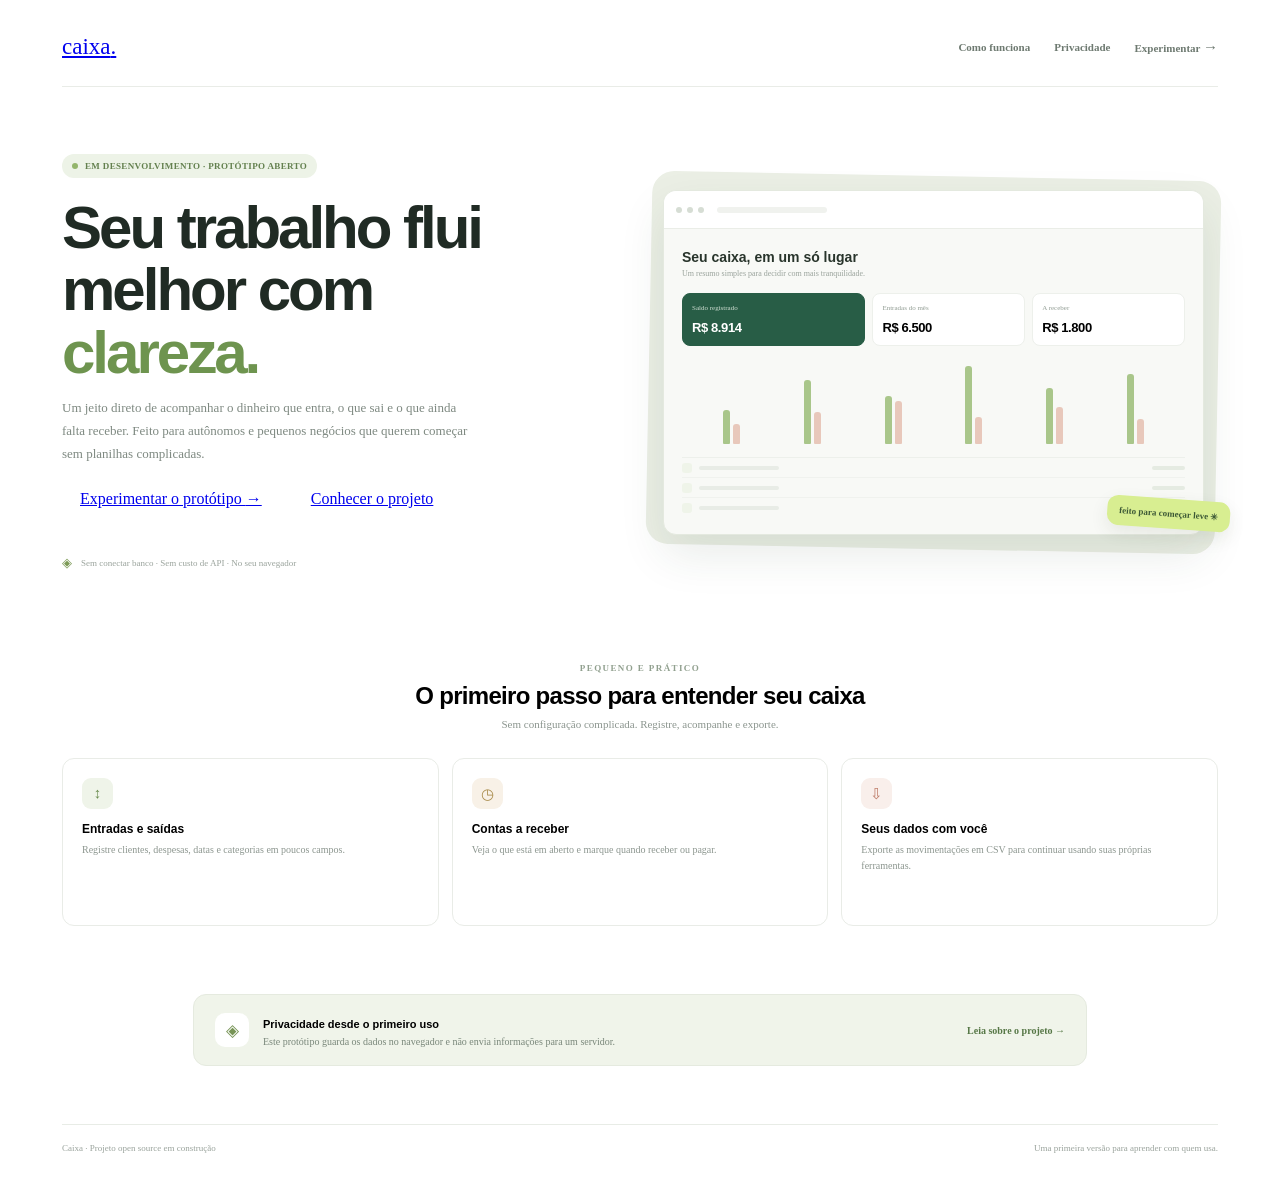
==== index.html @ fc8605dc "Add index.html" ====
<!doctype html>
<html lang="pt-BR">
  <head>
    <meta charset="UTF-8" />
    <meta name="viewport" content="width=device-width, initial-scale=1.0" />
    <meta name="theme-color" content="#f6f7f4" />
    <meta name="description" content="Uma forma simples de acompanhar o caixa do seu negócio, sem conectar sua conta bancária." />
    <title>Caixa — clareza para o seu negócio</title>
    <link rel="stylesheet" href="styles.css" />
    <style>
      .landing{max-width:1180px;margin:0 auto;padding:0 54px}.landing-nav{height:78px;display:flex;align-items:center;justify-content:space-between;border-bottom:1px solid #e9ece7}.landing-nav .brand{padding:0}.landing-links{display:flex;align-items:center;gap:24px}.landing-links a{color:#6e7a71;text-decoration:none;font-size:11px;font-weight:600}.landing-hero{display:grid;grid-template-columns:1fr 1.05fr;align-items:center;gap:45px;padding:67px 0 47px}.landing-kicker{display:inline-flex;align-items:center;gap:7px;background:#edf3e7;color:#63804e;border-radius:20px;padding:7px 10px;font-size:9px;font-weight:700;letter-spacing:.35px}.landing-kicker i{width:6px;height:6px;border-radius:50%;background:#93b56b}.landing-copy h1{max-width:490px;margin:19px 0 13px;font:800 clamp(38px,5vw,60px)/1.04 Manrope,sans-serif;letter-spacing:-3px;color:#202b24}.landing-copy h1 em{font-style:normal;color:#6e944f}.landing-copy>p{max-width:410px;color:#7e8981;font-size:13px;line-height:1.75;margin:0}.landing-buttons{display:flex;align-items:center;gap:13px;margin-top:25px}.landing-buttons .button{min-height:43px;padding:0 18px}.landing-meta{display:flex;align-items:center;gap:9px;margin-top:22px;color:#9aa39c;font-size:9px}.landing-meta span{color:#7c9a56;font-size:13px}.hero-preview{position:relative;background:#ebefe5;border-radius:22px;padding:14px;transform:rotate(1.1deg)}.preview-window{overflow:hidden;border:1px solid #e4e9df;border-radius:13px;background:#f8f9f6;box-shadow:0 20px 45px #2945311a;transform:rotate(-1.1deg)}.preview-top{height:37px;display:flex;align-items:center;gap:5px;padding:0 12px;border-bottom:1px solid #eaede7;background:#fff}.preview-dot{height:6px;width:6px;border-radius:50%;background:#d6ddd4}.preview-address{margin-left:8px;width:110px;height:6px;border-radius:5px;background:#f0f2ee}.preview-body{padding:20px 18px 17px}.preview-title{font:700 14px Manrope,sans-serif;color:#28342b}.preview-subtitle{font-size:8px;color:#9aa39c;margin-top:4px}.preview-cards{display:grid;grid-template-columns:1.2fr 1fr 1fr;gap:7px;margin-top:15px}.preview-card{padding:10px 9px;border:1px solid #edf0eb;border-radius:8px;background:white}.preview-card:first-child{background:#285d46;color:white;border-color:#285d46}.preview-card small{display:block;font-size:7px;color:#929d94}.preview-card:first-child small{color:#d0dfd3}.preview-card strong{display:block;margin-top:8px;font:700 13px Manrope,sans-serif;letter-spacing:-.4px}.preview-chart{height:85px;display:flex;align-items:flex-end;justify-content:space-around;margin-top:13px;padding:0 9px 13px;border-bottom:1px solid #edf0eb}.preview-month{height:100%;display:flex;align-items:flex-end;gap:3px}.preview-month i{width:7px;border-radius:3px 3px 1px 1px;background:#a9c68a}.preview-month i:nth-child(2){background:#e8c8bb}.preview-month:nth-child(1) i:first-child{height:40%}.preview-month:nth-child(1) i:nth-child(2){height:24%}.preview-month:nth-child(2) i:first-child{height:75%}.preview-month:nth-child(2) i:nth-child(2){height:38%}.preview-month:nth-child(3) i:first-child{height:57%}.preview-month:nth-child(3) i:nth-child(2){height:51%}.preview-month:nth-child(4) i:first-child{height:92%}.preview-month:nth-child(4) i:nth-child(2){height:32%}.preview-month:nth-child(5) i:first-child{height:66%}.preview-month:nth-child(5) i:nth-child(2){height:43%}.preview-month:nth-child(6) i:first-child{height:82%}.preview-month:nth-child(6) i:nth-child(2){height:30%}.preview-row{height:19px;border-bottom:1px solid #f0f2ee;display:flex;align-items:center;gap:7px}.preview-row:last-child{border:0}.preview-row i{height:10px;width:10px;border-radius:3px;background:#eff4e9}.preview-row:nth-child(2) i{background:#fbefeb}.preview-row span{height:4px;width:80px;border-radius:4px;background:#e8ece6}.preview-row b{margin-left:auto;height:4px;width:33px;border-radius:4px;background:#e5ebe2}.hero-sticker{position:absolute;right:-15px;bottom:25px;background:#d8ee91;color:#3d5936;border-radius:11px;padding:10px 12px;box-shadow:0 7px 18px #32472517;font-size:9px;font-weight:700;transform:rotate(3deg)}.landing-section{padding:36px 0 68px}.section-eyebrow{text-align:center;color:#91a08f;font-size:9px;letter-spacing:1.4px;font-weight:700}.landing-section h2{text-align:center;margin:9px 0 8px;font:700 24px Manrope,sans-serif;letter-spacing:-.7px}.section-intro{text-align:center;color:#8b958e;font-size:11px;margin:0}.feature-grid{display:grid;grid-template-columns:repeat(3,1fr);gap:13px;margin-top:28px}.feature-card{background:#fff;border:1px solid #e9ece7;border-radius:12px;padding:19px;min-height:128px}.feature-icon{height:31px;width:31px;display:grid;place-items:center;background:#eff4e9;color:#6a8c4f;border-radius:9px;font-size:15px}.feature-card:nth-child(2) .feature-icon{background:#f8f1e7;color:#a98c4c}.feature-card:nth-child(3) .feature-icon{background:#f9efeb;color:#bd7a66}.feature-card h3{font:700 12px Manrope,sans-serif;margin:13px 0 6px}.feature-card p{color:#8c968f;font-size:10px;line-height:1.55;margin:0}.landing-privacy{margin:0 auto 58px;max-width:850px;border:1px solid #e5eadf;border-radius:13px;background:#f0f4ea;padding:18px 21px;display:flex;align-items:center;gap:14px}.landing-privacy>span{width:34px;height:34px;border-radius:10px;background:#fff;display:grid;place-items:center;color:#779456;font-size:17px}.landing-privacy strong{font:700 11px Manrope,sans-serif}.landing-privacy p{color:#79877a;font-size:10px;margin:4px 0 0}.landing-privacy a{margin-left:auto;white-space:nowrap;color:#567746;font-size:10px;font-weight:700;text-decoration:none}.landing-footer{border-top:1px solid #e8ece6;padding:18px 0 25px;display:flex;justify-content:space-between;color:#9aa39c;font-size:9px}.landing-footer a{color:#74846a;text-decoration:none}.landing .brand{font-size:23px}.landing .brand-mark{width:23px;height:23px}.landing-cta-arrow{font-size:15px}
      @media(max-width:900px){.landing{padding:0 28px}.landing-hero{gap:25px;padding:55px 0 37px}.landing-copy h1{font-size:48px}.preview-card strong{font-size:11px}}
      @media(max-width:680px){.landing{padding:0 17px}.landing-nav{height:65px}.landing-links{gap:13px}.landing-links a{font-size:10px}.landing-hero{grid-template-columns:1fr;padding:43px 0 26px}.landing-copy h1{font-size:45px;letter-spacing:-2.3px}.landing-copy>p{font-size:12px}.hero-preview{max-width:510px;width:100%;margin:0 auto}.landing-section{padding:28px 0 44px}.landing-section h2{font-size:21px}.feature-grid{grid-template-columns:1fr;gap:8px;margin-top:20px}.feature-card{min-height:auto;padding:15px;display:grid;grid-template-columns:33px 1fr;column-gap:11px;align-items:center}.feature-icon{grid-row:span 2}.feature-card h3{margin:0 0 4px}.feature-card p{grid-column:2}.landing-privacy{margin-bottom:38px;padding:15px;align-items:flex-start}.landing-privacy a{display:none}.landing-footer{gap:12px}.landing-footer span:last-child{text-align:right}}
      @media(max-width:390px){.landing{padding:0 12px}.landing-links{gap:9px}.landing-links a{font-size:9px}.landing-copy h1{font-size:39px}.landing-buttons .button{padding:0 12px;font-size:10px}.preview-body{padding:15px 12px}.preview-card{padding:8px 6px}.preview-card strong{font-size:10px}}
    </style>
  </head>
  <body>
    <main class="landing">
      <nav class="landing-nav" aria-label="Navegação">
        <a class="brand" href="#inicio" aria-label="Caixa, início"><span class="brand-mark"><span></span><span></span><span></span></span><span>caixa<span class="brand-dot">.</span></span></a>
        <div class="landing-links"><a href="#como-funciona">Como funciona</a><a href="#privacidade">Privacidade</a><a class="button button-primary" href="app.html">Experimentar <span class="landing-cta-arrow">→</span></a></div>
      </nav>
      <section class="landing-hero" id="inicio">
        <div class="landing-copy">
          <span class="landing-kicker"><i></i> EM DESENVOLVIMENTO · PROTÓTIPO ABERTO</span>
          <h1>Seu trabalho flui melhor com <em>clareza.</em></h1>
          <p>Um jeito direto de acompanhar o dinheiro que entra, o que sai e o que ainda falta receber. Feito para autônomos e pequenos negócios que querem começar sem planilhas complicadas.</p>
          <div class="landing-buttons"><a class="button button-primary" href="app.html">Experimentar o protótipo <span>→</span></a><a class="button button-secondary" href="#como-funciona">Conhecer o projeto</a></div>
          <div class="landing-meta"><span>◈</span> Sem conectar banco · Sem custo de API · No seu navegador</div>
        </div>
        <div class="hero-preview" aria-label="Prévia ilustrativa do painel Caixa">
          <div class="preview-window"><div class="preview-top"><i class="preview-dot"></i><i class="preview-dot"></i><i class="preview-dot"></i><i class="preview-address"></i></div><div class="preview-body"><div class="preview-title">Seu caixa, em um só lugar</div><div class="preview-subtitle">Um resumo simples para decidir com mais tranquilidade.</div><div class="preview-cards"><div class="preview-card"><small>Saldo registrado</small><strong>R$ 8.914</strong></div><div class="preview-card"><small>Entradas do mês</small><strong>R$ 6.500</strong></div><div class="preview-card"><small>A receber</small><strong>R$ 1.800</strong></div></div><div class="preview-chart"><div class="preview-month"><i></i><i></i></div><div class="preview-month"><i></i><i></i></div><div class="preview-month"><i></i><i></i></div><div class="preview-month"><i></i><i></i></div><div class="preview-month"><i></i><i></i></div><div class="preview-month"><i></i><i></i></div></div><div class="preview-row"><i></i><span></span><b></b></div><div class="preview-row"><i></i><span></span><b></b></div><div class="preview-row"><i></i><span></span><b></b></div></div></div>
          <div class="hero-sticker">feito para começar leve ✳</div>
        </div>
      </section>
      <section class="landing-section" id="como-funciona"><p class="section-eyebrow">PEQUENO E PRÁTICO</p><h2>O primeiro passo para entender seu caixa</h2><p class="section-intro">Sem configuração complicada. Registre, acompanhe e exporte.</p><div class="feature-grid"><article class="feature-card"><span class="feature-icon">↕</span><h3>Entradas e saídas</h3><p>Registre clientes, despesas, datas e categorias em poucos campos.</p></article><article class="feature-card"><span class="feature-icon">◷</span><h3>Contas a receber</h3><p>Veja o que está em aberto e marque quando receber ou pagar.</p></article><article class="feature-card"><span class="feature-icon">⇩</span><h3>Seus dados com você</h3><p>Exporte as movimentações em CSV para continuar usando suas próprias ferramentas.</p></article></div></section>
      <section class="landing-privacy" id="privacidade"><span>◈</span><div><strong>Privacidade desde o primeiro uso</strong><p>Este protótipo guarda os dados no navegador e não envia informações para um servidor.</p></div><a href="README.md">Leia sobre o projeto →</a></section>
      <footer class="landing-footer"><span>Caixa · Projeto open source em construção</span><span>Uma primeira versão para aprender com quem usa.</span></footer>
    </main>
  </body>
</html>
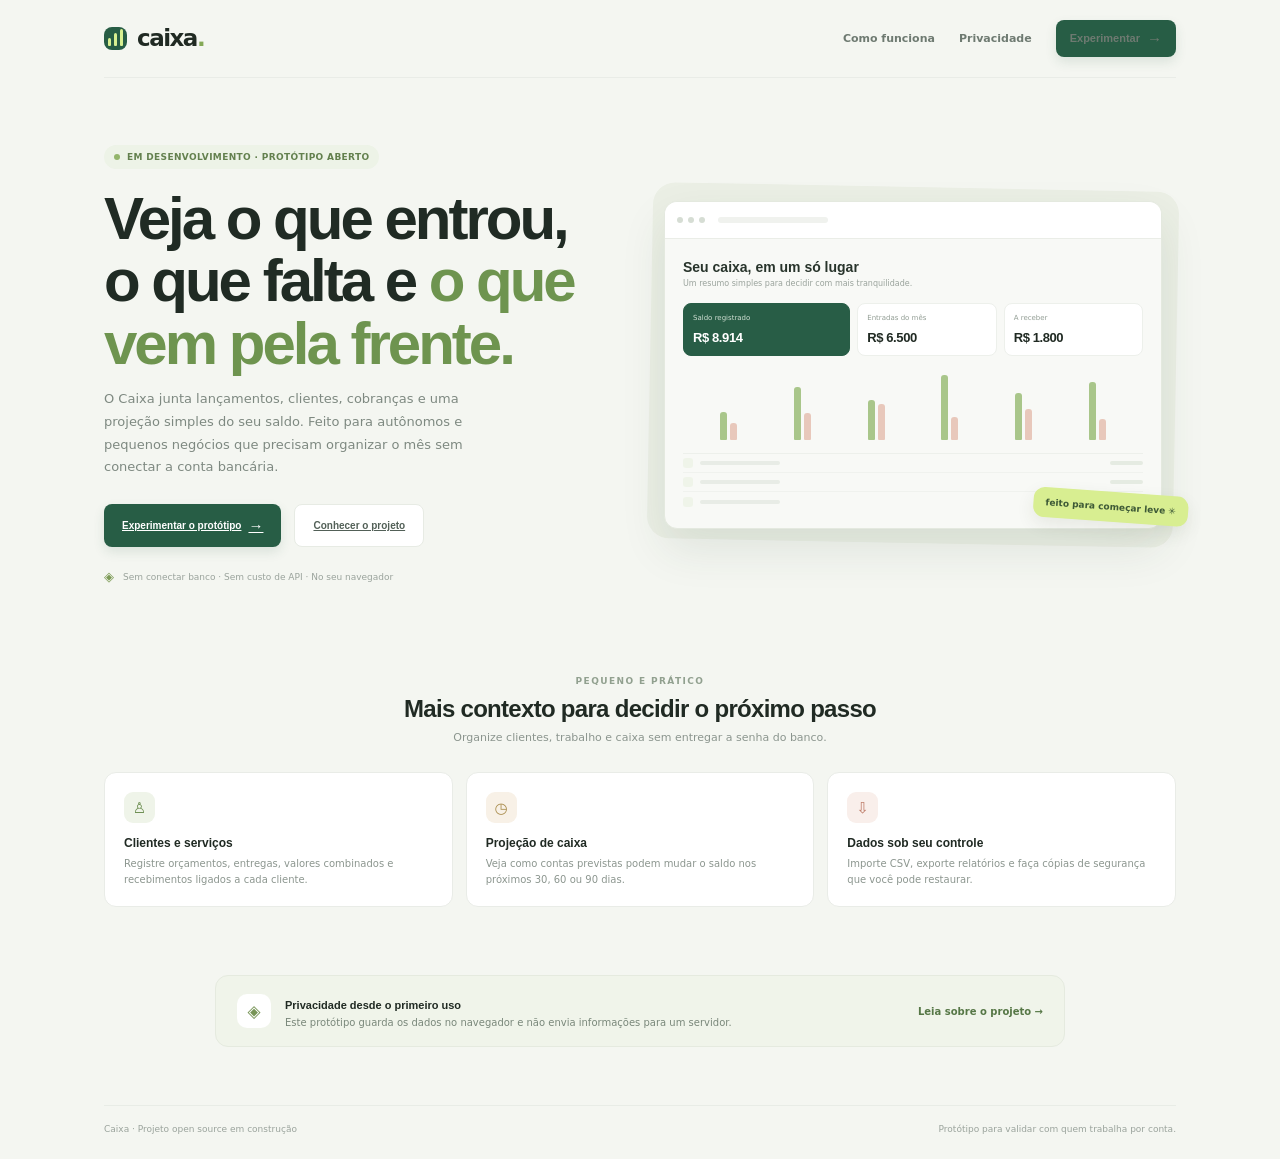
==== commit bf23c9d0: "Expand Caixa into a client and service cashflow workspace" ====
--- a/index.html
+++ b/index.html
@@ -4,9 +4,10 @@
     <meta charset="UTF-8" />
     <meta name="viewport" content="width=device-width, initial-scale=1.0" />
     <meta name="theme-color" content="#f6f7f4" />
-    <meta name="description" content="Uma forma simples de acompanhar o caixa do seu negócio, sem conectar sua conta bancária." />
-    <title>Caixa — clareza para o seu negócio</title>
+    <meta name="description" content="Organize clientes, recebimentos, despesas e projeções de caixa sem conectar sua conta bancária." />
+    <title>Caixa — clareza para quem trabalha por conta</title>
     <link rel="stylesheet" href="styles.css" />
+    <link rel="stylesheet" href="landing.css" />
     <style>
       .landing{max-width:1180px;margin:0 auto;padding:0 54px}.landing-nav{height:78px;display:flex;align-items:center;justify-content:space-between;border-bottom:1px solid #e9ece7}.landing-nav .brand{padding:0}.landing-links{display:flex;align-items:center;gap:24px}.landing-links a{color:#6e7a71;text-decoration:none;font-size:11px;font-weight:600}.landing-hero{display:grid;grid-template-columns:1fr 1.05fr;align-items:center;gap:45px;padding:67px 0 47px}.landing-kicker{display:inline-flex;align-items:center;gap:7px;background:#edf3e7;color:#63804e;border-radius:20px;padding:7px 10px;font-size:9px;font-weight:700;letter-spacing:.35px}.landing-kicker i{width:6px;height:6px;border-radius:50%;background:#93b56b}.landing-copy h1{max-width:490px;margin:19px 0 13px;font:800 clamp(38px,5vw,60px)/1.04 Manrope,sans-serif;letter-spacing:-3px;color:#202b24}.landing-copy h1 em{font-style:normal;color:#6e944f}.landing-copy>p{max-width:410px;color:#7e8981;font-size:13px;line-height:1.75;margin:0}.landing-buttons{display:flex;align-items:center;gap:13px;margin-top:25px}.landing-buttons .button{min-height:43px;padding:0 18px}.landing-meta{display:flex;align-items:center;gap:9px;margin-top:22px;color:#9aa39c;font-size:9px}.landing-meta span{color:#7c9a56;font-size:13px}.hero-preview{position:relative;background:#ebefe5;border-radius:22px;padding:14px;transform:rotate(1.1deg)}.preview-window{overflow:hidden;border:1px solid #e4e9df;border-radius:13px;background:#f8f9f6;box-shadow:0 20px 45px #2945311a;transform:rotate(-1.1deg)}.preview-top{height:37px;display:flex;align-items:center;gap:5px;padding:0 12px;border-bottom:1px solid #eaede7;background:#fff}.preview-dot{height:6px;width:6px;border-radius:50%;background:#d6ddd4}.preview-address{margin-left:8px;width:110px;height:6px;border-radius:5px;background:#f0f2ee}.preview-body{padding:20px 18px 17px}.preview-title{font:700 14px Manrope,sans-serif;color:#28342b}.preview-subtitle{font-size:8px;color:#9aa39c;margin-top:4px}.preview-cards{display:grid;grid-template-columns:1.2fr 1fr 1fr;gap:7px;margin-top:15px}.preview-card{padding:10px 9px;border:1px solid #edf0eb;border-radius:8px;background:white}.preview-card:first-child{background:#285d46;color:white;border-color:#285d46}.preview-card small{display:block;font-size:7px;color:#929d94}.preview-card:first-child small{color:#d0dfd3}.preview-card strong{display:block;margin-top:8px;font:700 13px Manrope,sans-serif;letter-spacing:-.4px}.preview-chart{height:85px;display:flex;align-items:flex-end;justify-content:space-around;margin-top:13px;padding:0 9px 13px;border-bottom:1px solid #edf0eb}.preview-month{height:100%;display:flex;align-items:flex-end;gap:3px}.preview-month i{width:7px;border-radius:3px 3px 1px 1px;background:#a9c68a}.preview-month i:nth-child(2){background:#e8c8bb}.preview-month:nth-child(1) i:first-child{height:40%}.preview-month:nth-child(1) i:nth-child(2){height:24%}.preview-month:nth-child(2) i:first-child{height:75%}.preview-month:nth-child(2) i:nth-child(2){height:38%}.preview-month:nth-child(3) i:first-child{height:57%}.preview-month:nth-child(3) i:nth-child(2){height:51%}.preview-month:nth-child(4) i:first-child{height:92%}.preview-month:nth-child(4) i:nth-child(2){height:32%}.preview-month:nth-child(5) i:first-child{height:66%}.preview-month:nth-child(5) i:nth-child(2){height:43%}.preview-month:nth-child(6) i:first-child{height:82%}.preview-month:nth-child(6) i:nth-child(2){height:30%}.preview-row{height:19px;border-bottom:1px solid #f0f2ee;display:flex;align-items:center;gap:7px}.preview-row:last-child{border:0}.preview-row i{height:10px;width:10px;border-radius:3px;background:#eff4e9}.preview-row:nth-child(2) i{background:#fbefeb}.preview-row span{height:4px;width:80px;border-radius:4px;background:#e8ece6}.preview-row b{margin-left:auto;height:4px;width:33px;border-radius:4px;background:#e5ebe2}.hero-sticker{position:absolute;right:-15px;bottom:25px;background:#d8ee91;color:#3d5936;border-radius:11px;padding:10px 12px;box-shadow:0 7px 18px #32472517;font-size:9px;font-weight:700;transform:rotate(3deg)}.landing-section{padding:36px 0 68px}.section-eyebrow{text-align:center;color:#91a08f;font-size:9px;letter-spacing:1.4px;font-weight:700}.landing-section h2{text-align:center;margin:9px 0 8px;font:700 24px Manrope,sans-serif;letter-spacing:-.7px}.section-intro{text-align:center;color:#8b958e;font-size:11px;margin:0}.feature-grid{display:grid;grid-template-columns:repeat(3,1fr);gap:13px;margin-top:28px}.feature-card{background:#fff;border:1px solid #e9ece7;border-radius:12px;padding:19px;min-height:128px}.feature-icon{height:31px;width:31px;display:grid;place-items:center;background:#eff4e9;color:#6a8c4f;border-radius:9px;font-size:15px}.feature-card:nth-child(2) .feature-icon{background:#f8f1e7;color:#a98c4c}.feature-card:nth-child(3) .feature-icon{background:#f9efeb;color:#bd7a66}.feature-card h3{font:700 12px Manrope,sans-serif;margin:13px 0 6px}.feature-card p{color:#8c968f;font-size:10px;line-height:1.55;margin:0}.landing-privacy{margin:0 auto 58px;max-width:850px;border:1px solid #e5eadf;border-radius:13px;background:#f0f4ea;padding:18px 21px;display:flex;align-items:center;gap:14px}.landing-privacy>span{width:34px;height:34px;border-radius:10px;background:#fff;display:grid;place-items:center;color:#779456;font-size:17px}.landing-privacy strong{font:700 11px Manrope,sans-serif}.landing-privacy p{color:#79877a;font-size:10px;margin:4px 0 0}.landing-privacy a{margin-left:auto;white-space:nowrap;color:#567746;font-size:10px;font-weight:700;text-decoration:none}.landing-footer{border-top:1px solid #e8ece6;padding:18px 0 25px;display:flex;justify-content:space-between;color:#9aa39c;font-size:9px}.landing-footer a{color:#74846a;text-decoration:none}.landing .brand{font-size:23px}.landing .brand-mark{width:23px;height:23px}.landing-cta-arrow{font-size:15px}
       @media(max-width:900px){.landing{padding:0 28px}.landing-hero{gap:25px;padding:55px 0 37px}.landing-copy h1{font-size:48px}.preview-card strong{font-size:11px}}
@@ -17,14 +18,14 @@
   <body>
     <main class="landing">
       <nav class="landing-nav" aria-label="Navegação">
-        <a class="brand" href="#inicio" aria-label="Caixa, início"><span class="brand-mark"><span></span><span></span><span></span></span><span>caixa<span class="brand-dot">.</span></span></a>
+        <a class="brand" href="#inicio" aria-label="Caixa, início"><span class="brand-mark"><i></i><i></i><i></i></span><span>caixa<span class="brand-dot">.</span></span></a>
         <div class="landing-links"><a href="#como-funciona">Como funciona</a><a href="#privacidade">Privacidade</a><a class="button button-primary" href="app.html">Experimentar <span class="landing-cta-arrow">→</span></a></div>
       </nav>
       <section class="landing-hero" id="inicio">
         <div class="landing-copy">
           <span class="landing-kicker"><i></i> EM DESENVOLVIMENTO · PROTÓTIPO ABERTO</span>
-          <h1>Seu trabalho flui melhor com <em>clareza.</em></h1>
-          <p>Um jeito direto de acompanhar o dinheiro que entra, o que sai e o que ainda falta receber. Feito para autônomos e pequenos negócios que querem começar sem planilhas complicadas.</p>
+          <h1>Veja o que entrou, o que falta e <em>o que vem pela frente.</em></h1>
+          <p>O Caixa junta lançamentos, clientes, cobranças e uma projeção simples do seu saldo. Feito para autônomos e pequenos negócios que precisam organizar o mês sem conectar a conta bancária.</p>
           <div class="landing-buttons"><a class="button button-primary" href="app.html">Experimentar o protótipo <span>→</span></a><a class="button button-secondary" href="#como-funciona">Conhecer o projeto</a></div>
           <div class="landing-meta"><span>◈</span> Sem conectar banco · Sem custo de API · No seu navegador</div>
         </div>
@@ -33,9 +34,9 @@
           <div class="hero-sticker">feito para começar leve ✳</div>
         </div>
       </section>
-      <section class="landing-section" id="como-funciona"><p class="section-eyebrow">PEQUENO E PRÁTICO</p><h2>O primeiro passo para entender seu caixa</h2><p class="section-intro">Sem configuração complicada. Registre, acompanhe e exporte.</p><div class="feature-grid"><article class="feature-card"><span class="feature-icon">↕</span><h3>Entradas e saídas</h3><p>Registre clientes, despesas, datas e categorias em poucos campos.</p></article><article class="feature-card"><span class="feature-icon">◷</span><h3>Contas a receber</h3><p>Veja o que está em aberto e marque quando receber ou pagar.</p></article><article class="feature-card"><span class="feature-icon">⇩</span><h3>Seus dados com você</h3><p>Exporte as movimentações em CSV para continuar usando suas próprias ferramentas.</p></article></div></section>
+      <section class="landing-section" id="como-funciona"><p class="section-eyebrow">PEQUENO E PRÁTICO</p><h2>Mais contexto para decidir o próximo passo</h2><p class="section-intro">Organize clientes, trabalho e caixa sem entregar a senha do banco.</p><div class="feature-grid"><article class="feature-card"><span class="feature-icon">♙</span><h3>Clientes e serviços</h3><p>Registre orçamentos, entregas, valores combinados e recebimentos ligados a cada cliente.</p></article><article class="feature-card"><span class="feature-icon">◷</span><h3>Projeção de caixa</h3><p>Veja como contas previstas podem mudar o saldo nos próximos 30, 60 ou 90 dias.</p></article><article class="feature-card"><span class="feature-icon">⇩</span><h3>Dados sob seu controle</h3><p>Importe CSV, exporte relatórios e faça cópias de segurança que você pode restaurar.</p></article></div></section>
       <section class="landing-privacy" id="privacidade"><span>◈</span><div><strong>Privacidade desde o primeiro uso</strong><p>Este protótipo guarda os dados no navegador e não envia informações para um servidor.</p></div><a href="README.md">Leia sobre o projeto →</a></section>
-      <footer class="landing-footer"><span>Caixa · Projeto open source em construção</span><span>Uma primeira versão para aprender com quem usa.</span></footer>
+      <footer class="landing-footer"><span>Caixa · Projeto open source em construção</span><span>Protótipo para validar com quem trabalha por conta.</span></footer>
     </main>
   </body>
 </html>
--- a/styles.css
+++ b/styles.css
@@ -0,0 +1,5 @@
+:root{font-family:"DM Sans",Inter,ui-sans-serif,system-ui,-apple-system,"Segoe UI",sans-serif;color:#202a23;background:#f4f6f1;font-synthesis:none;text-rendering:optimizeLegibility;--ink:#202a23;--muted:#849087;--line:#e7ebe4;--green:#275d45;--green-dark:#1d4935;--lime:#d7ef8b;--paper:#fff;--soft:#f8f9f6;--red:#bd6955;--amber:#a88443;--shadow:0 10px 30px rgba(36,54,43,.045)}*{box-sizing:border-box}body{margin:0;min-width:320px}button,input,select,textarea{font:inherit}button{cursor:pointer}.app-shell{min-height:100vh}.sidebar{position:fixed;inset:0 auto 0 0;width:238px;background:#fff;border-right:1px solid var(--line);display:flex;flex-direction:column;padding:27px 16px 17px;z-index:5}.brand{display:flex;align-items:center;gap:10px;text-decoration:none;color:var(--ink);font:800 25px/1 ui-sans-serif,system-ui,sans-serif;letter-spacing:-1.5px;padding:0 10px}.brand-dot{color:#84a957}.brand-mark{width:25px;height:25px;display:flex;align-items:end;gap:3px;padding:4px;border-radius:8px;background:var(--green)}.brand-mark i{display:block;background:#d8f091;border-radius:3px 3px 2px 2px;width:4px}.brand-mark i:nth-child(1){height:8px}.brand-mark i:nth-child(2){height:13px}.brand-mark i:nth-child(3){height:17px}.workspace-label{margin:48px 10px 13px;font-size:9px;font-weight:700;letter-spacing:1.3px;color:#a0a9a1}.main-nav{display:grid;gap:4px}.nav-item{display:flex;align-items:center;gap:11px;padding:10px 11px;border-radius:9px;text-decoration:none;color:#758078;font-size:12px;font-weight:600;transition:.16s}.nav-item:hover{background:#f7f8f5;color:var(--ink)}.nav-item.active{background:#eef4e9;color:var(--green)}.nav-icon{width:19px;text-align:center;font-size:17px;line-height:17px;font-weight:400}.sidebar-bottom{margin-top:auto}.privacy-card{display:flex;align-items:flex-start;gap:9px;padding:12px 10px;margin:0 3px 13px;background:#f7f8f4;border:1px solid #edf0e9;border-radius:10px}.privacy-icon{color:#7e9a57;font-size:17px}.privacy-card strong{display:block;font-size:10px}.privacy-card p{margin:4px 0 0;color:#89938b;font-size:9px;line-height:1.4}.profile-button{display:flex;align-items:center;width:100%;border:0;background:transparent;padding:9px 7px;gap:9px;text-align:left;color:var(--ink)}.avatar{display:grid;place-items:center;width:32px;height:32px;border-radius:50%;background:#e7efda;color:var(--green);font-size:11px;font-weight:700}.profile-copy{display:grid;gap:2px}.profile-copy strong{font-size:10px}.profile-copy small{color:#98a19a;font-size:9px}.profile-menu{margin-left:auto;color:#909991;font-weight:700;letter-spacing:2px}.main-content{margin-left:238px;max-width:1700px;padding:0 48px 25px}.topbar{height:73px;display:flex;align-items:center;justify-content:space-between;border-bottom:1px solid #e9ece7}.breadcrumb{display:flex;align-items:center;gap:9px;color:#97a098;font-size:10px}.breadcrumb strong{color:#334039;font-weight:600}.crumb-slash{color:#c6ccc5}.top-actions{display:flex;align-items:center;gap:9px}.icon-button,.mobile-menu{height:34px;width:34px;display:grid;place-items:center;border:1px solid var(--line);background:#fff;border-radius:8px;color:#536159;font-size:16px}.mobile-menu{display:none}.button{border:0;border-radius:8px;min-height:37px;padding:0 14px;display:inline-flex;align-items:center;justify-content:center;gap:7px;font:600 10px/1 "DM Sans",sans-serif;white-space:nowrap;transition:transform .15s,background .15s,box-shadow .15s}.button:hover{transform:translateY(-1px)}.button-primary{background:var(--green);color:white;box-shadow:0 5px 12px rgba(39,92,69,.12)}.button-primary:hover{background:var(--green-dark)}.button-primary span{font-size:15px;font-weight:400}.button-secondary{background:#fff;border:1px solid var(--line);color:#526057}.button-secondary:hover{background:#f8f9f6}.page-view{padding-top:33px;max-width:1200px;margin:0 auto}.page-heading{display:flex;align-items:flex-end;justify-content:space-between;margin:0 0 22px}.eyebrow{font-size:8px;font-weight:700;letter-spacing:1.25px;color:#9aa49c;margin:0 0 6px}.page-heading h1{font:750 27px/1.15 ui-sans-serif,system-ui,sans-serif;letter-spacing:-1px;margin:0;color:#202b24}.heading-spark{color:#a2c25f;font-size:18px;vertical-align:4px}.subheading{margin:6px 0 0;color:#87918a;font-size:11px}.summary-grid{display:grid;grid-template-columns:1.2fr 1fr 1fr 1fr;gap:12px}.summary-card{height:122px;position:relative;overflow:hidden;padding:17px 17px 14px;background:white;border:1px solid #ecefe9;border-radius:11px;box-shadow:var(--shadow)}.balance-card{background:var(--green);color:#fff;border-color:var(--green)}.card-label{font-size:9px;font-weight:600;color:#7d8981;display:flex;align-items:center;gap:7px}.balance-card .card-label{color:#d0dfd2}.info-dot{height:13px;width:13px;border:1px solid #c2cdc5;border-radius:50%;display:inline-grid;place-items:center;font:9px Georgia;cursor:help}.metric{font:750 20px/1.2 ui-sans-serif,system-ui,sans-serif;letter-spacing:-.7px;margin-top:13px;white-space:nowrap}.balance-card .metric{font-size:23px;position:relative;z-index:1}.metric-foot{display:flex;align-items:center;gap:7px;margin-top:8px;font-size:8px;color:#99a29b}.balance-card .metric-foot{color:#cfddcf;position:relative;z-index:1}.metric-badge{font-size:8px;color:#b9d86b}.muted-dot{font-size:7px;color:#c2c9c3}.metric-icon{margin-left:auto;width:21px;height:21px;border-radius:7px;display:grid;place-items:center;font-size:13px}.income-icon{color:#51855f;background:#eff6eb}.expense-icon{color:#bf7b67;background:#fbf0ed}.due-icon{color:#839b50;background:#f2f5e9}.balance-decoration{position:absolute;width:125px;height:80px;right:-15px;bottom:-37px;border-top:1px solid rgba(222,239,180,.33);transform:rotate(-24deg);border-radius:50%}.balance-decoration:before,.balance-decoration:after{content:"";position:absolute;inset:10px 4px;border-top:1px solid rgba(222,239,180,.25);border-radius:50%}.balance-decoration:after{inset:20px 8px}.balance-decoration i{position:absolute;width:4px;height:4px;border-radius:50%;background:#cbe678;top:-3px;left:17px}.balance-decoration i:nth-child(2){top:9px;left:49px}.balance-decoration i:nth-child(3){top:20px;left:78px}.balance-decoration i:nth-child(4){top:29px;left:102px}.overview-grid{display:grid;grid-template-columns:1.38fr 1fr;gap:12px;margin-top:13px}.panel{background:#fff;border:1px solid #ecefe9;border-radius:11px;box-shadow:var(--shadow)}.chart-panel,.attention-panel{min-height:237px;padding:18px 19px}.panel-heading{display:flex;align-items:flex-start;justify-content:space-between}.panel-heading h2{font:700 12px/1.25 ui-sans-serif,system-ui,sans-serif;margin:0;letter-spacing:-.2px}.panel-heading p{font-size:9px;color:#98a199;margin:5px 0 0}.panel-link,.text-link{color:#607c48;text-decoration:none;font-size:9px;font-weight:650;white-space:nowrap}.chart-legend{display:flex;gap:13px;margin-top:15px;color:#7e8881;font-size:8px}.chart-legend span{display:flex;align-items:center;gap:5px}.chart-legend i{width:7px;height:7px;border-radius:2px}.legend-income{background:#93b570}.legend-expense{background:#e8c5b6}.chart{height:127px;margin-top:6px;display:flex;align-items:stretch;justify-content:space-around;border-bottom:1px solid #edf0eb;padding:0 9px}.chart-month{height:100%;width:38px;display:flex;flex-direction:column;align-items:center;justify-content:flex-end;position:relative}.chart-bars{height:102px;width:100%;display:flex;align-items:flex-end;justify-content:center;gap:4px;position:relative}.bar{width:10px;border-radius:4px 4px 1px 1px;min-height:3px;transition:height .35s}.bar.income{background:#a9c68a}.bar.expense{background:#e8c8bb}.month-label{font-size:8px;color:#9ba49d;padding:7px 0 0}.attention-content{margin-top:10px}.attention-item{display:flex;align-items:center;gap:9px;padding:9px 0;border-top:1px solid #f0f2ee}.attention-item:first-child{border-top:0}.attention-symbol{width:27px;height:27px;display:grid;place-items:center;background:#f5f7ef;color:#8aa35a;border-radius:8px;font-size:13px;flex:none}.attention-symbol.late{color:#c67c65;background:#fbf0ed}.attention-copy{flex:1;min-width:0}.attention-copy strong{display:block;font-size:9px;font-weight:600;overflow:hidden;text-overflow:ellipsis;white-space:nowrap}.attention-copy small{display:block;margin-top:3px;color:#9aa39b;font-size:8px}.attention-value{text-align:right;font-size:9px;font-weight:700;white-space:nowrap}.attention-value small{display:block;color:#9aa39b;font-weight:400;font-size:8px;margin-top:3px}.attention-empty{padding:21px 4px;color:#9aa39b;font-size:9px;line-height:1.5}.secondary-grid{grid-template-columns:1.38fr 1fr;margin-top:12px}.pipeline-panel,.forecast-card{min-height:150px;padding:17px 19px}.pipeline-content{display:grid;grid-template-columns:repeat(3,1fr);gap:8px;margin-top:15px}.pipeline-stat{padding:10px;border-radius:8px;background:#f7f8f5}.pipeline-stat span{display:block;color:#8e9890;font-size:8px}.pipeline-stat strong{display:block;margin-top:6px;color:#354238;font:700 14px ui-sans-serif,system-ui,sans-serif}.pipeline-stat small{display:block;color:#a0a9a1;font-size:8px;margin-top:3px}.forecast-icon{display:grid;place-items:center;width:24px;height:24px;background:#eef4e9;color:#6e9151;border-radius:8px}.forecast-metric{margin-top:12px;font:750 22px ui-sans-serif,system-ui,sans-serif;letter-spacing:-.7px}.forecast-note{margin-top:4px;color:#8d988f;font-size:8px}.forecast-card .panel-link{display:inline-block;margin-top:12px}.transactions-panel{margin-top:12px;overflow:hidden}.transaction-heading{padding:17px 19px 13px}.table-wrap{width:100%;overflow-x:auto}table{width:100%;border-collapse:collapse;min-width:715px}th{text-align:left;font-size:7px;letter-spacing:.7px;color:#a0a9a1;font-weight:700;padding:10px 15px;border-top:1px solid #f0f2ee;border-bottom:1px solid #f0f2ee;background:#fcfcfb}td{padding:10px 15px;border-bottom:1px solid #f2f3f0;font-size:9px;color:#566159}tbody tr:last-child td{border-bottom:0}.description-cell{display:flex;align-items:center;gap:9px;min-width:170px}.transaction-symbol{width:25px;height:25px;border-radius:7px;display:grid;place-items:center;background:#f0f5eb;color:#65844b;font-size:12px;flex:none}.transaction-symbol.expense{background:#faf0ed;color:#c47b65}.description-copy strong{display:block;font-size:9px;font-weight:600;color:#334039;max-width:185px;overflow:hidden;text-overflow:ellipsis;white-space:nowrap}.description-copy small{display:block;margin-top:2px;color:#9aa39b;font-size:8px}.category-pill{display:inline-block;border-radius:20px;background:#f5f6f3;padding:4px 7px;font-size:8px;color:#778279;white-space:nowrap}.date-cell{color:#87918a;white-space:nowrap}.status-pill{display:inline-flex;align-items:center;gap:5px;border-radius:20px;padding:4px 7px;font-size:8px;white-space:nowrap}.status-pill:before{content:"";height:5px;width:5px;border-radius:50%;background:currentColor}.status-pill.concluida{background:#edf5e9;color:#678751}.status-pill.pendente{background:#f7f4e9;color:#a99151}.status-pill.atrasada{background:#fbefeb;color:#bc6e58}.amount-cell{text-align:right;white-space:nowrap;font-size:9px;font-weight:700;color:#48554b}.amount-cell.income{color:#5f8055}.amount-col{text-align:right}.row-actions{display:flex;justify-content:flex-end;gap:4px}.row-action{border:0;background:#f5f7f2;color:#647a4c;border-radius:5px;font-size:7px;font-weight:650;padding:5px 6px;white-space:nowrap}.row-action:hover{background:#eaf1df}.row-action.danger{color:#b66757;background:#fbf1ee}.empty-state{padding:32px 20px 37px;display:flex;flex-direction:column;align-items:center;text-align:center}.empty-state.hidden{display:none}.empty-illustration{display:grid;place-items:center;width:36px;height:36px;border-radius:11px;background:#eff4e7;color:#789956;font-size:20px;margin-bottom:11px}.empty-state strong{font:700 11px ui-sans-serif,system-ui,sans-serif}.empty-state p{max-width:290px;color:#929c94;font-size:9px;line-height:1.55;margin:6px 0 13px}.app-footer{display:flex;justify-content:space-between;align-items:center;gap:12px;color:#a1aaa2;font-size:8px;padding:13px 2px}.app-footer button{background:none;border:0;color:#78836f;font:550 8px "DM Sans",sans-serif}.compact-heading{align-items:flex-start;margin:8px 0 19px}.compact-heading h1{font-size:25px}.all-transactions-panel{min-height:340px}.list-toolbar{min-height:57px;padding:10px 16px;display:flex;align-items:center;justify-content:space-between;gap:12px}.filter-tabs{display:flex;align-items:center;gap:3px;flex-wrap:wrap}.filter-tab{border:0;background:transparent;color:#879189;border-radius:6px;font:600 8px "DM Sans",sans-serif;padding:7px 8px;white-space:nowrap}.filter-tab.active{background:#eef4e9;color:#426746}.filter-tab span{margin-left:4px;color:#9da79f}.search-box{height:31px;min-width:175px;display:flex;align-items:center;gap:7px;border:1px solid var(--line);border-radius:7px;padding:0 8px;color:#a0a9a1}.search-box span{font-size:16px}.search-box input{border:0;outline:0;min-width:0;width:100%;font:9px "DM Sans",sans-serif;color:var(--ink);background:transparent}.search-box input::placeholder{color:#a7afa8}.client-summary-row{display:grid;grid-template-columns:repeat(3,1fr);gap:10px;margin-bottom:12px}.mini-stat{padding:12px 15px;background:#fff;border:1px solid var(--line);border-radius:9px;box-shadow:var(--shadow)}.mini-stat span{display:block;color:#8b958d;font-size:8px}.mini-stat strong{display:block;margin-top:5px;font:700 17px ui-sans-serif,system-ui,sans-serif;letter-spacing:-.4px}.clients-panel{min-height:260px}.client-grid{display:grid;grid-template-columns:repeat(3,minmax(0,1fr));gap:10px;padding:0 16px 17px}.client-card{padding:14px;border:1px solid #e9ede7;border-radius:10px;background:#fff}.client-card-top{display:flex;align-items:center;gap:9px}.client-avatar{width:31px;height:31px;display:grid;place-items:center;background:#edf3e6;color:#64844c;border-radius:9px;font-size:11px;font-weight:700;flex:none}.client-name{min-width:0;flex:1}.client-name strong{display:block;font-size:10px;white-space:nowrap;overflow:hidden;text-overflow:ellipsis}.client-name small{display:block;margin-top:3px;color:#98a29a;font-size:8px}.client-menu{border:0;background:none;color:#9aa39c;padding:3px 5px}.client-details{margin:12px 0 11px;display:grid;gap:6px}.client-detail{display:flex;justify-content:space-between;gap:6px;color:#8b958e;font-size:8px}.client-detail strong{color:#49564d;font-size:8px;font-weight:650}.client-footer{border-top:1px solid #f0f2ee;padding-top:9px;display:flex;justify-content:space-between;align-items:center}.client-footer span{color:#89938b;font-size:8px}.client-footer strong{font-size:9px;color:#4e6e4a}.horizon-tabs{display:inline-flex;gap:3px;padding:3px;background:#eaeee7;border-radius:8px;margin-bottom:12px}.horizon-tab{border:0;background:transparent;border-radius:6px;padding:7px 12px;color:#79847c;font-size:8px;font-weight:650}.horizon-tab.active{background:#fff;color:#426747;box-shadow:0 2px 5px #223b2810}.plan-summary-grid{display:grid;grid-template-columns:repeat(4,1fr);gap:9px;margin-bottom:12px}.plan-summary{padding:14px;background:#fff;border:1px solid var(--line);border-radius:9px;box-shadow:var(--shadow)}.plan-summary>span{display:block;color:#818c84;font-size:8px}.plan-summary strong{display:block;margin-top:10px;font:700 17px ui-sans-serif,system-ui,sans-serif;letter-spacing:-.35px;white-space:nowrap}.plan-summary small{display:block;margin-top:5px;color:#a1aaa2;font-size:7px;line-height:1.4}.plan-summary strong.positive{color:#64854d}.plan-summary strong.negative{color:#b86c59}.plan-summary.plan-total{background:#285d46;border-color:#285d46;color:#fff}.plan-summary.plan-total>span,.plan-summary.plan-total small{color:#d2e0d4}.timeline{padding:0 18px 14px}.timeline-day{display:grid;grid-template-columns:75px 1fr;gap:13px;padding:14px 0;border-top:1px solid #eef0ec}.timeline-day:first-child{border-top:0}.timeline-date{font-size:8px;color:#88938a}.timeline-date strong{display:block;color:#4d5b50;font-size:9px;margin-bottom:3px}.timeline-items{display:grid;gap:6px}.timeline-item{display:flex;align-items:center;gap:8px;padding:8px 9px;border-radius:7px;background:#f8f9f6}.timeline-item .transaction-symbol{width:22px;height:22px;font-size:10px}.timeline-item strong{font-size:8px;flex:1;min-width:0;overflow:hidden;text-overflow:ellipsis;white-space:nowrap}.timeline-item small{color:#9aa39b;font-size:7px}.timeline-item .timeline-amount{font-size:8px;font-weight:700;white-space:nowrap}.timeline-item .timeline-amount.income{color:#61814d}.timeline-item .timeline-amount.expense{color:#b96b57}.disclaimer{color:#9aa39c;font-size:8px;line-height:1.5;margin:11px 2px}.report-filter{display:flex;align-items:center;gap:8px;margin-bottom:12px;color:#7d8880;font-size:9px}.report-filter select{height:30px;padding:0 9px;border:1px solid var(--line);border-radius:6px;background:#fff;color:#526057;font-size:8px}.report-summary-grid{display:grid;grid-template-columns:repeat(3,1fr);gap:10px}.report-summary-grid .summary-card{height:105px}.report-summary-grid .metric{font-size:18px;margin-top:11px}.report-grid{grid-template-columns:1.3fr 1fr}.category-panel,.report-note{min-height:190px;padding:17px 18px}.category-list{display:grid;gap:12px;margin-top:16px}.category-row{display:grid;grid-template-columns:minmax(95px,145px) 1fr 75px;gap:9px;align-items:center}.category-row-name{font-size:8px;color:#657168;overflow:hidden;text-overflow:ellipsis;white-space:nowrap}.category-track{height:7px;border-radius:6px;background:#f1f3ef;overflow:hidden}.category-fill{height:100%;background:#9cbb78;border-radius:6px}.category-row-value{text-align:right;font-size:8px;font-weight:650;color:#58655b}.category-empty{padding:19px 0;color:#9ba49d;font-size:8px}.report-note{background:#f8f9f5}.report-note-icon{display:grid;place-items:center;width:29px;height:29px;border-radius:8px;background:#edf3e6;color:#7e9d5b;font-size:14px}.report-note h2{margin:12px 0 6px;font:700 11px ui-sans-serif,system-ui,sans-serif}.report-note p{color:#89938b;font-size:8px;line-height:1.55;margin:0 0 12px}.modal,.confirm-modal{border:0;padding:0;border-radius:14px;background:white;box-shadow:0 25px 70px rgba(18,37,25,.2);width:min(475px,calc(100vw - 26px));max-height:calc(100vh - 28px);overflow-y:auto;color:var(--ink)}.modal::backdrop,.confirm-modal::backdrop{background:rgba(22,35,27,.38);backdrop-filter:blur(3px)}.modal form{padding:23px}.modal-heading{display:flex;justify-content:space-between;align-items:flex-start;margin-bottom:17px}.modal-heading h2,.confirm-content h2{font:700 18px ui-sans-serif,system-ui,sans-serif;letter-spacing:-.5px;margin:0}.close-button{width:28px;height:28px;border:0;border-radius:7px;background:#f5f6f3;color:#69756c;font-size:20px}.type-switch{display:grid;grid-template-columns:1fr 1fr;background:#f4f6f2;border-radius:8px;padding:4px;margin-bottom:15px}.type-option{height:33px;border:0;border-radius:6px;background:transparent;color:#828c84;font:600 9px "DM Sans",sans-serif}.type-option span{font-size:13px;margin-right:5px}.type-option.selected{background:#fff;color:#496e4d;box-shadow:0 2px 6px #243a2c10}.type-option[data-type="saida"].selected{color:#b76e5a}.field-label{display:grid;gap:5px;margin:0 0 12px;font-size:8px;font-weight:650;color:#68746b}.field-label input,.field-label select,.field-label textarea{width:100%;min-height:36px;border:1px solid #e7ebe5;border-radius:7px;background:#fff;padding:0 9px;color:#354139;font:9px "DM Sans",sans-serif;outline:none}.field-label textarea{min-height:57px;padding:8px 9px;resize:vertical}.field-label input:focus,.field-label select:focus,.field-label textarea:focus{border-color:#9eb686;box-shadow:0 0 0 3px #eaf1df}.field-label input::placeholder,.field-label textarea::placeholder{color:#b0b8b1}.field-row{display:grid;grid-template-columns:1fr 1fr;gap:10px}.optional-label{display:inline;color:#a1aaa2;font-weight:400}.check-row{display:flex;align-items:center;gap:8px;color:#69766c;font-size:8px;margin:3px 0 13px}.check-row input{accent-color:#5d8150}.modal-actions{display:flex;justify-content:flex-end;gap:8px;margin-top:7px}.confirm-content{padding:25px;text-align:center}.confirm-icon{display:grid;place-items:center;margin:0 auto 12px;width:40px;height:40px;border-radius:12px;background:#f0f5e8;color:#769451;font-size:21px}.confirm-content p{color:#869189;font-size:10px;line-height:1.55;max-width:280px;margin:8px auto 18px}.confirm-content .modal-actions{justify-content:center}.toast{position:fixed;left:50%;bottom:22px;transform:translate(-50%,12px);padding:10px 14px;border-radius:8px;background:#263d2e;color:#fff;font-size:9px;box-shadow:0 8px 24px #1113;opacity:0;pointer-events:none;transition:.2s;z-index:10}.toast.visible{opacity:1;transform:translate(-50%,0)}.hidden{display:none!important}
+@media(max-width:1100px){.main-content{padding:0 28px 22px}.summary-grid{grid-template-columns:repeat(2,1fr)}.overview-grid{grid-template-columns:1.25fr 1fr}.chart-panel,.attention-panel{min-height:225px}.plan-summary-grid{grid-template-columns:repeat(2,1fr)}}
+@media(max-width:760px){.sidebar{width:238px;transform:translateX(-100%);transition:transform .22s;box-shadow:none}.sidebar.open{transform:translateX(0);box-shadow:15px 0 35px #1b2a1c1c}.main-content{margin-left:0;padding:0 16px 18px}.topbar{height:62px}.mobile-menu{display:grid;margin-right:8px}.breadcrumb{margin-right:auto}.top-actions{gap:6px}.top-add{min-height:33px;padding:0 9px;font-size:9px}.page-view{padding-top:26px}.page-heading{align-items:flex-start}.heading-add{display:none}.page-heading h1{font-size:23px}.summary-grid{gap:8px}.summary-card{height:112px;padding:14px}.metric{font-size:18px;margin-top:11px}.balance-card .metric{font-size:20px}.metric-foot{font-size:7px;margin-top:7px}.overview-grid,.secondary-grid,.report-grid{grid-template-columns:1fr;gap:9px;margin-top:10px}.chart-panel{min-height:221px}.attention-panel{min-height:165px}.chart{height:116px}.pipeline-panel,.forecast-card{min-height:130px}.transactions-panel{margin-top:10px}.transaction-heading{padding:15px}.list-toolbar{align-items:stretch;flex-direction:column;padding:11px}.filter-tabs{width:100%;justify-content:flex-start}.search-box{width:100%}.client-summary-row{gap:6px}.mini-stat{padding:10px}.mini-stat span{font-size:7px;line-height:1.3}.mini-stat strong{font-size:13px}.client-grid{grid-template-columns:repeat(2,minmax(0,1fr));gap:7px;padding:0 10px 12px}.client-card{padding:10px}.client-detail{font-size:7px}.plan-summary-grid{gap:7px}.plan-summary{padding:11px}.plan-summary strong{font-size:15px}.report-summary-grid{gap:7px}.report-summary-grid .summary-card{height:96px;padding:12px}.report-summary-grid .metric{font-size:16px}.category-row{grid-template-columns:minmax(72px,105px) 1fr 65px;gap:6px}.app-footer{gap:9px;align-items:flex-start}.app-footer button{text-align:right}.compact-heading{margin-bottom:16px}}
+@media(max-width:390px){.main-content{padding-left:11px;padding-right:11px}.summary-grid{gap:6px}.summary-card{padding:11px;height:104px}.card-label{font-size:8px}.metric{font-size:15px}.balance-card .metric{font-size:17px}.metric-foot{font-size:6px}.top-add{font-size:0;width:33px;padding:0}.top-add span{font-size:17px}.breadcrumb{font-size:9px}.client-grid{grid-template-columns:1fr}.pipeline-content{gap:5px}.pipeline-stat{padding:8px}.pipeline-stat strong{font-size:12px}.field-row{gap:7px}.modal form{padding:18px}.filter-tab{padding:7px 6px;font-size:7px}}
+
--- a/landing.css
+++ b/landing.css
@@ -0,0 +1,2 @@
+@media(max-width:520px){.landing{overflow-x:clip}.landing-nav{gap:8px}.landing-links{gap:7px}.landing-links a:not(.button){display:none}.landing-links .button{padding-inline:10px}}
+
